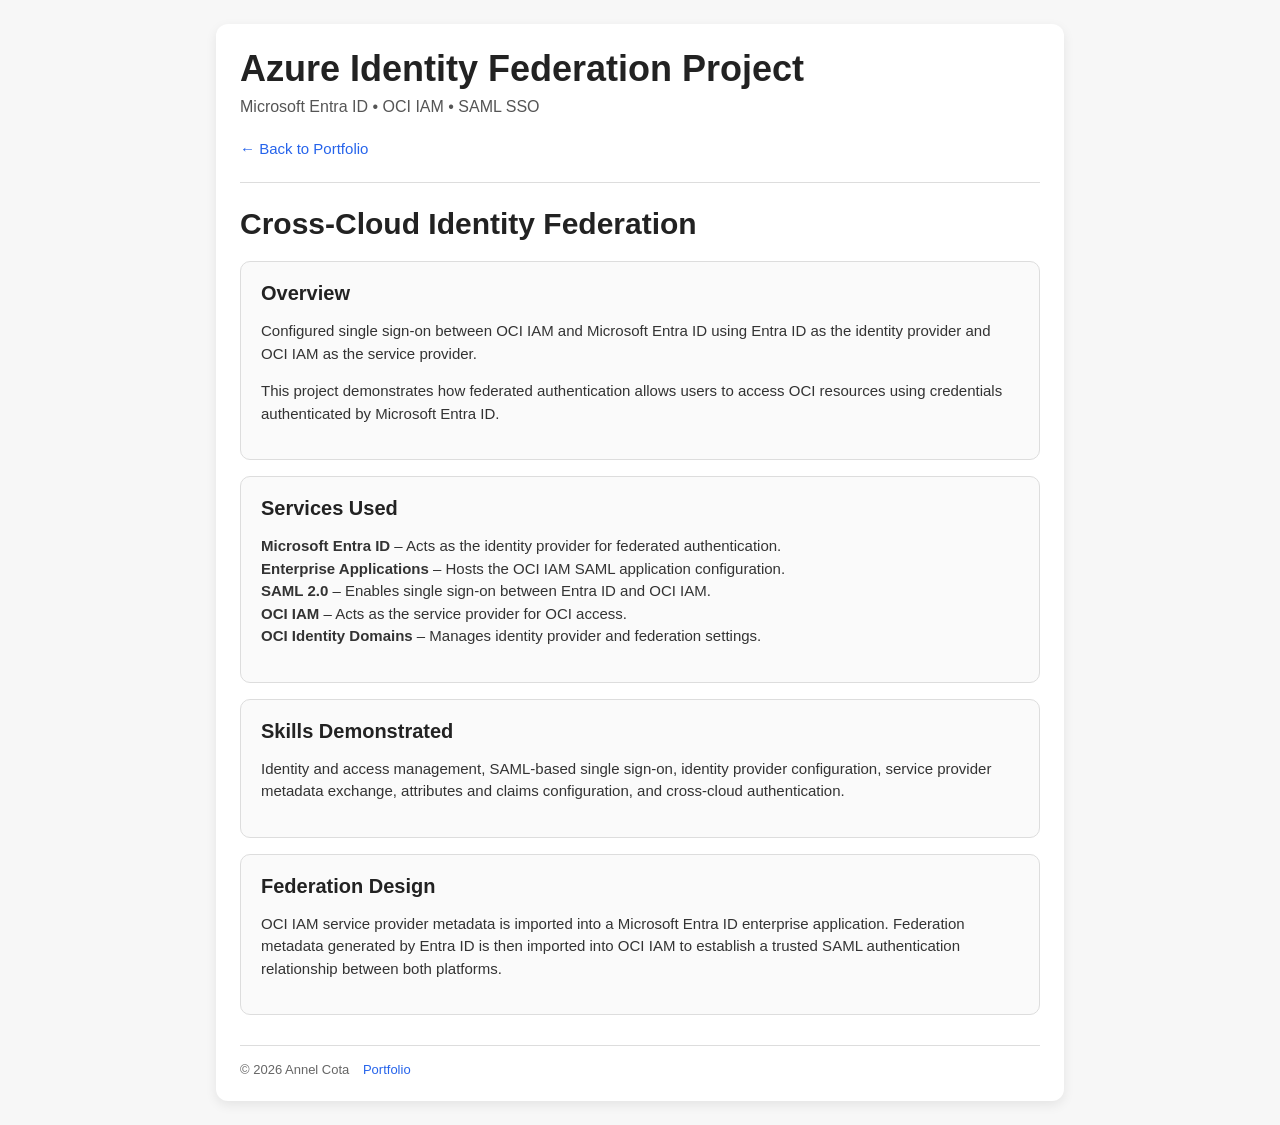
==== azure-index.html @ 5785cb32 "Create azure-index.html" ====
<!DOCTYPE html>
<html lang="en">
<head>
  <meta charset="UTF-8" />
  <meta name="viewport" content="width=device-width, initial-scale=1.0" />
  <title>Azure | Annel Cota</title>
<link rel="stylesheet" href="style.css" />

</head>

<body>
  <div class="container">
    <h1>Azure Identity Federation Project</h1>
    <p class="subtitle">Microsoft Entra ID • OCI IAM • SAML SSO </p>

    <div class="nav-links">
      <a href="https://annelcota.com">← Back to Portfolio</a>
      <!--<a href="https://github.com/acch1010" target="_blank">GitHub</a>-->
    </div>

    <hr />

    <h2>Cross-Cloud Identity Federation</h2>

    <div class="project-card">
      <h3>Overview</h3>
      <p>
        Configured single sign-on between OCI IAM and Microsoft Entra ID using Entra ID as the identity provider and OCI IAM as the service provider.
      </p>
      <p>
        This project demonstrates how federated authentication allows users to
        access OCI resources using credentials authenticated by Microsoft Entra ID.
      </p>
  
    </div>

    <div class="project-card">
      <h3>Services Used</h3>
      <p>
          <strong>Microsoft Entra ID</strong> – Acts as the identity provider for federated authentication.
          <br />
          <strong>Enterprise Applications</strong> – Hosts the OCI IAM SAML application configuration.
          <br />
          <strong>SAML 2.0</strong> – Enables single sign-on between Entra ID and OCI IAM.
          <br />
          <strong>OCI IAM</strong> – Acts as the service provider for OCI access.
          <br />
          <strong>OCI Identity Domains</strong> – Manages identity provider and federation settings.
          </p>
    </div>

    <div class="project-card">
      <h3>Skills Demonstrated</h3>
      <p>
        Identity and access management, SAML-based single sign-on,
        identity provider configuration, service provider metadata exchange,
        attributes and claims configuration,
        and cross-cloud authentication.
      </p>
    </div>
    
    <div class="project-card">
      <h3>Federation Design</h3>
      <p>
        OCI IAM service provider metadata is imported into a Microsoft Entra ID
        enterprise application. Federation metadata generated by Entra ID is
        then imported into OCI IAM to establish a trusted SAML authentication
        relationship between both platforms.
      </p>
    </div>

    <div class="footer">
      © 2026 Annel Cota
      <a href="https://annelcota.com">Portfolio</a>
      <!--<a href="link" target="_blank">GitHub</a>-->
    </div>
  </div>
</body>
</html>
---- style.css ----
body {
      font-family: Arial, sans-serif;
      background: #f7f7f7;
      color: #222;
      margin: 0;
      padding: 24px;
    }

    .container {
      max-width: 800px;
      margin: auto;
      background: white;
      padding: 24px;
      border-radius: 12px;
      box-shadow: 0 4px 12px rgba(0, 0, 0, 0.08);
    }

    h1 {
      font-size: 36px;
      margin: 0;
    }

    .subtitle {
      font-size: 16px;
      color: #555;
      margin-top: 8px;
      margin-bottom: 24px;
    }

    .nav-links {
      margin-bottom: 24px;
    }

    .nav-links a {
      color: #2563eb;
      text-decoration: none;
      font-size: 15px;
      margin-right: 20px;
    }

    .nav-links a:hover {
      text-decoration: underline;
    }

    hr {
      border: none;
      border-top: 1px solid #ddd;
      margin: 24px 0;
    }

    h2 {
      font-size: 30px;
      margin-top: 0;
      margin-bottom: 20px;
    }

    .project-card {
      border: 1px solid #ddd;
      border-radius: 10px;
      background: #fafafa;
      padding: 20px;
      margin-bottom: 16px;
    }

    .project-card h3 {
      margin-top: 0;
      margin-bottom: 12px;
      font-size: 20px;
    }

    .project-card p {
      font-size: 15px;
      line-height: 1.5;
      color: #333;
      margin-bottom: 14px;
    }

    .project-link {
      color: #2563eb;
      text-decoration: none;
      font-size: 15px;
      font-weight: bold;
    }

    .project-link:hover {
      text-decoration: underline;
    }

    .footer {
      margin-top: 30px;
      padding-top: 16px;
      border-top: 1px solid #ddd;
      color: #666;
      font-size: 13px;
    }

    .footer a {
      color: #2563eb;
      text-decoration: none;
      margin-left: 10px;
    }

    .footer a:hover {
      text-decoration: underline;
    }

    @media (max-width: 768px) {
      body {
        padding: 16px;
      }

      .container {
        padding: 20px;
      }

      h1 {
        font-size: 30px;
      }

      h2 {
        font-size: 24px;
      }

      .project-card h3 {
        font-size: 18px;
      }
    }
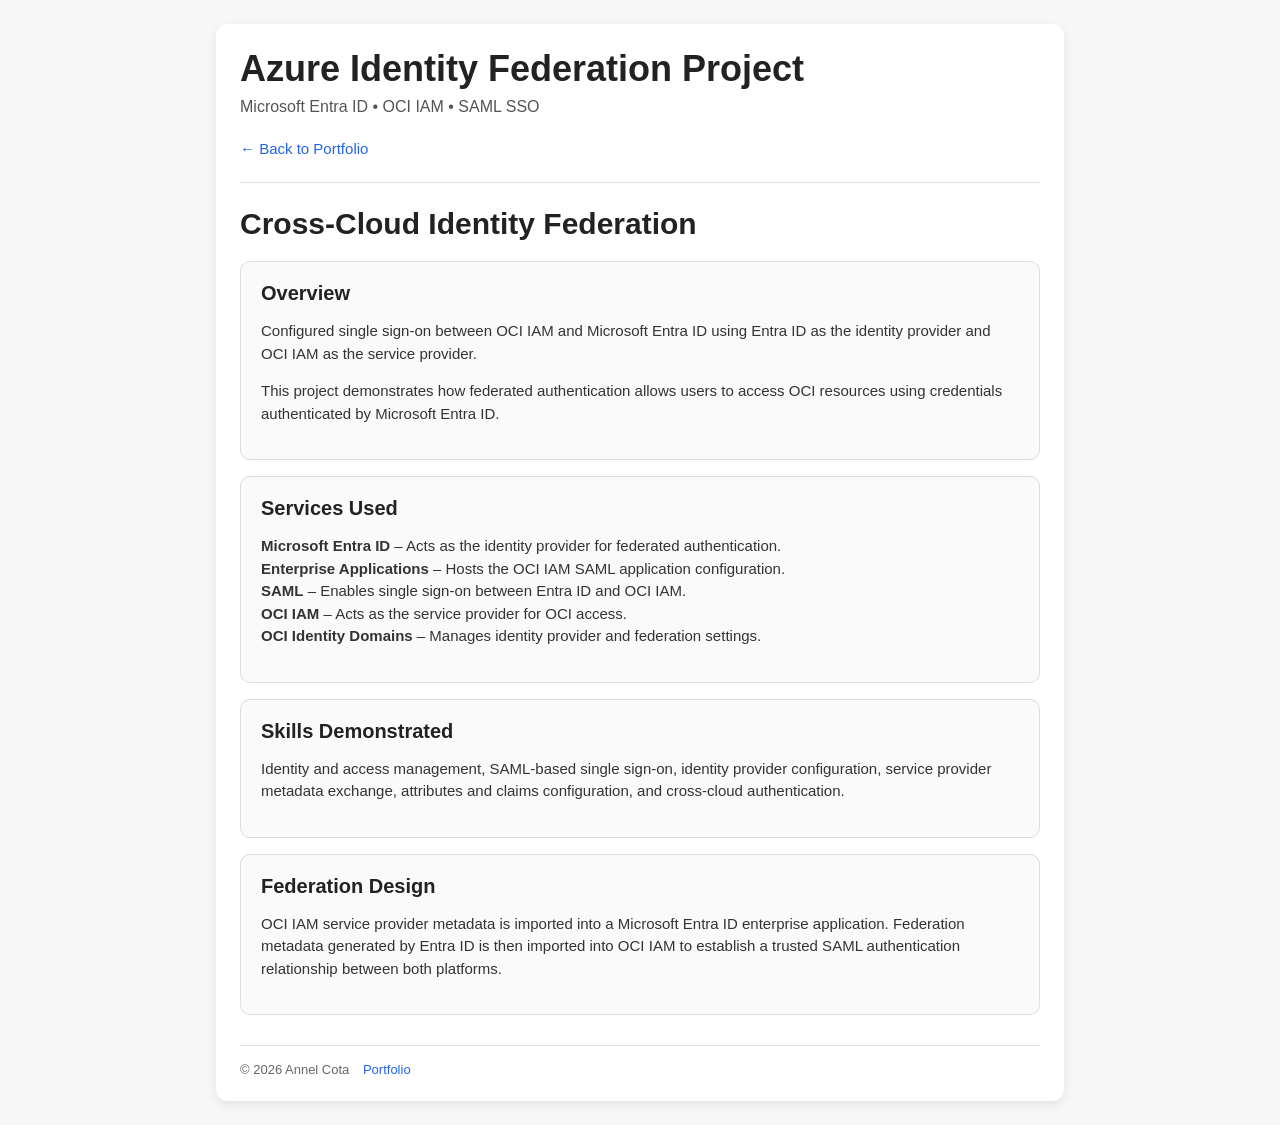
==== commit 766d2c71: "Update azure-index.html" ====
--- a/azure-index.html
+++ b/azure-index.html
@@ -41,7 +41,7 @@
           <br />
           <strong>Enterprise Applications</strong> – Hosts the OCI IAM SAML application configuration.
           <br />
-          <strong>SAML 2.0</strong> – Enables single sign-on between Entra ID and OCI IAM.
+          <strong>SAML</strong> – Enables single sign-on between Entra ID and OCI IAM.
           <br />
           <strong>OCI IAM</strong> – Acts as the service provider for OCI access.
           <br />
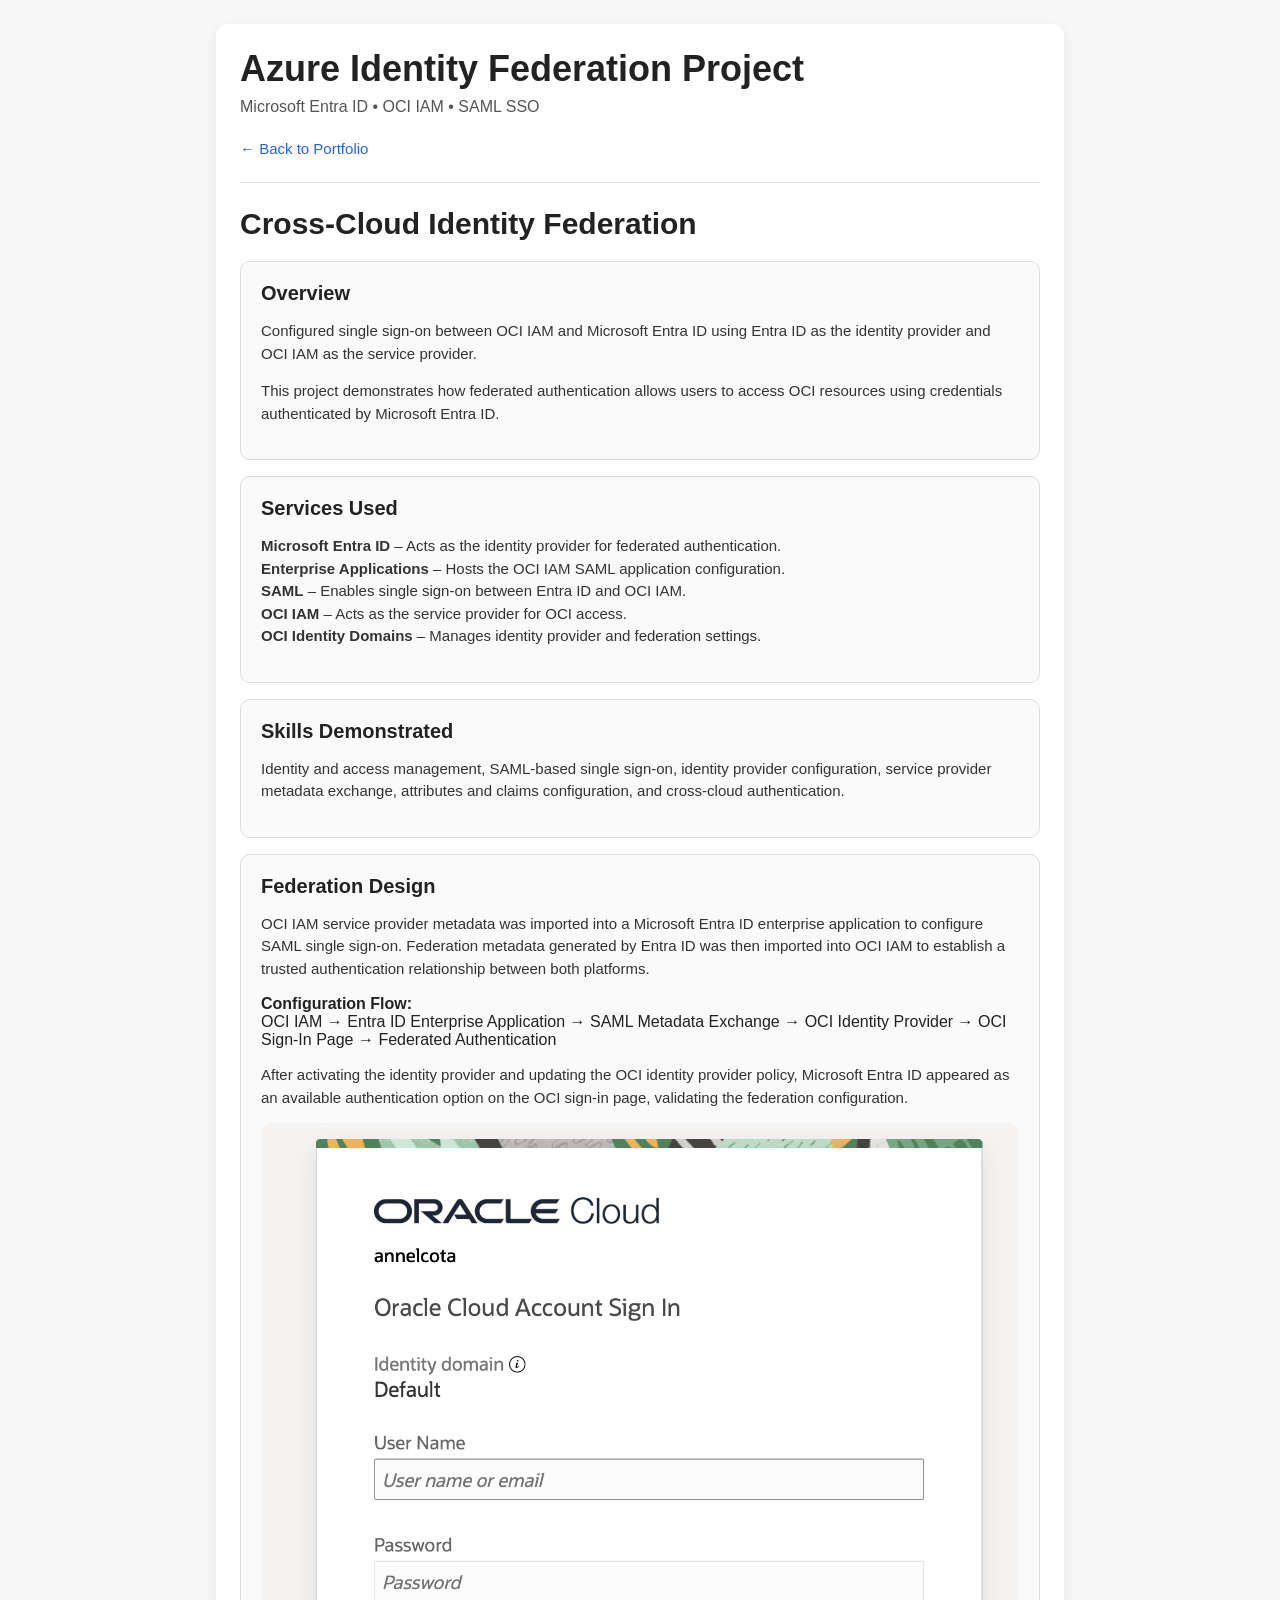
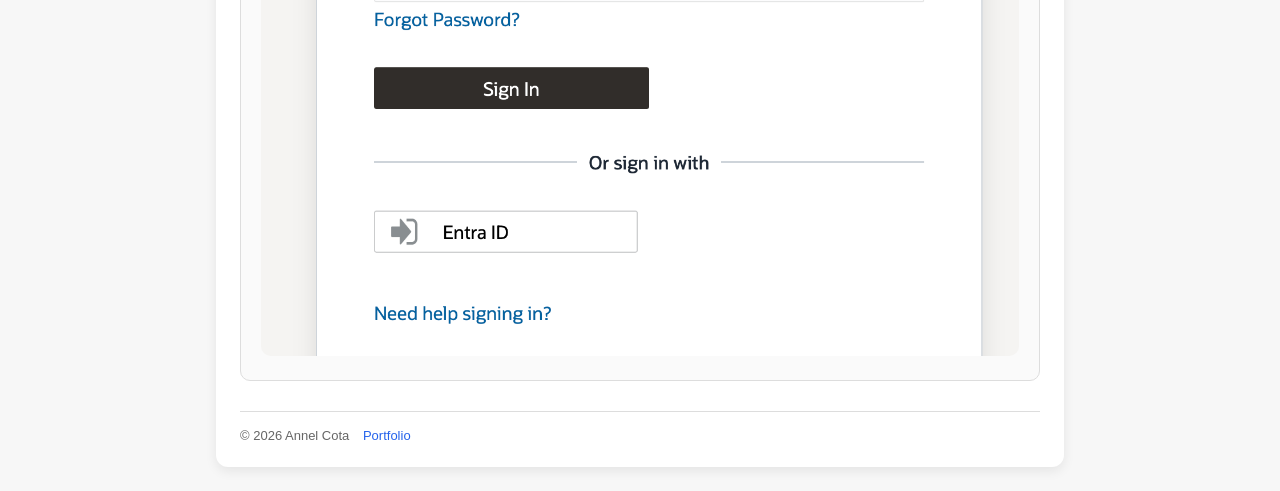
==== commit 94d2e5b3: "Update azure-index.html" ====
--- a/azure-index.html
+++ b/azure-index.html
@@ -59,15 +59,29 @@
       </p>
     </div>
     
+        
     <div class="project-card">
       <h3>Federation Design</h3>
       <p>
-        OCI IAM service provider metadata is imported into a Microsoft Entra ID
-        enterprise application. Federation metadata generated by Entra ID is
-        then imported into OCI IAM to establish a trusted SAML authentication
-        relationship between both platforms.
+        OCI IAM service provider metadata was imported into a Microsoft Entra ID enterprise application to 
+        configure SAML single sign-on. Federation metadata generated by Entra ID was then imported into OCI IAM 
+        to establish a trusted authentication relationship between both platforms.
       </p>
+      <p>
+      </p>
+      <strong>Configuration Flow:</strong><br>
+      OCI IAM → Entra ID Enterprise Application → SAML Metadata Exchange →
+      OCI Identity Provider → OCI Sign-In Page → Federated Authentication
+    </p>
+      <p>
+        After activating the identity provider and updating the OCI identity provider policy, Microsoft Entra ID
+        appeared as an available authentication option on the OCI sign-in page, validating the federation configuration.
+      </p>
+      <img src="EntraID.png"
+        alt="OCI sign-in page showing Microsoft Entra ID option"
+        style="max-width: 100%; border-radius: 10px;">
     </div>
+
 
     <div class="footer">
       © 2026 Annel Cota
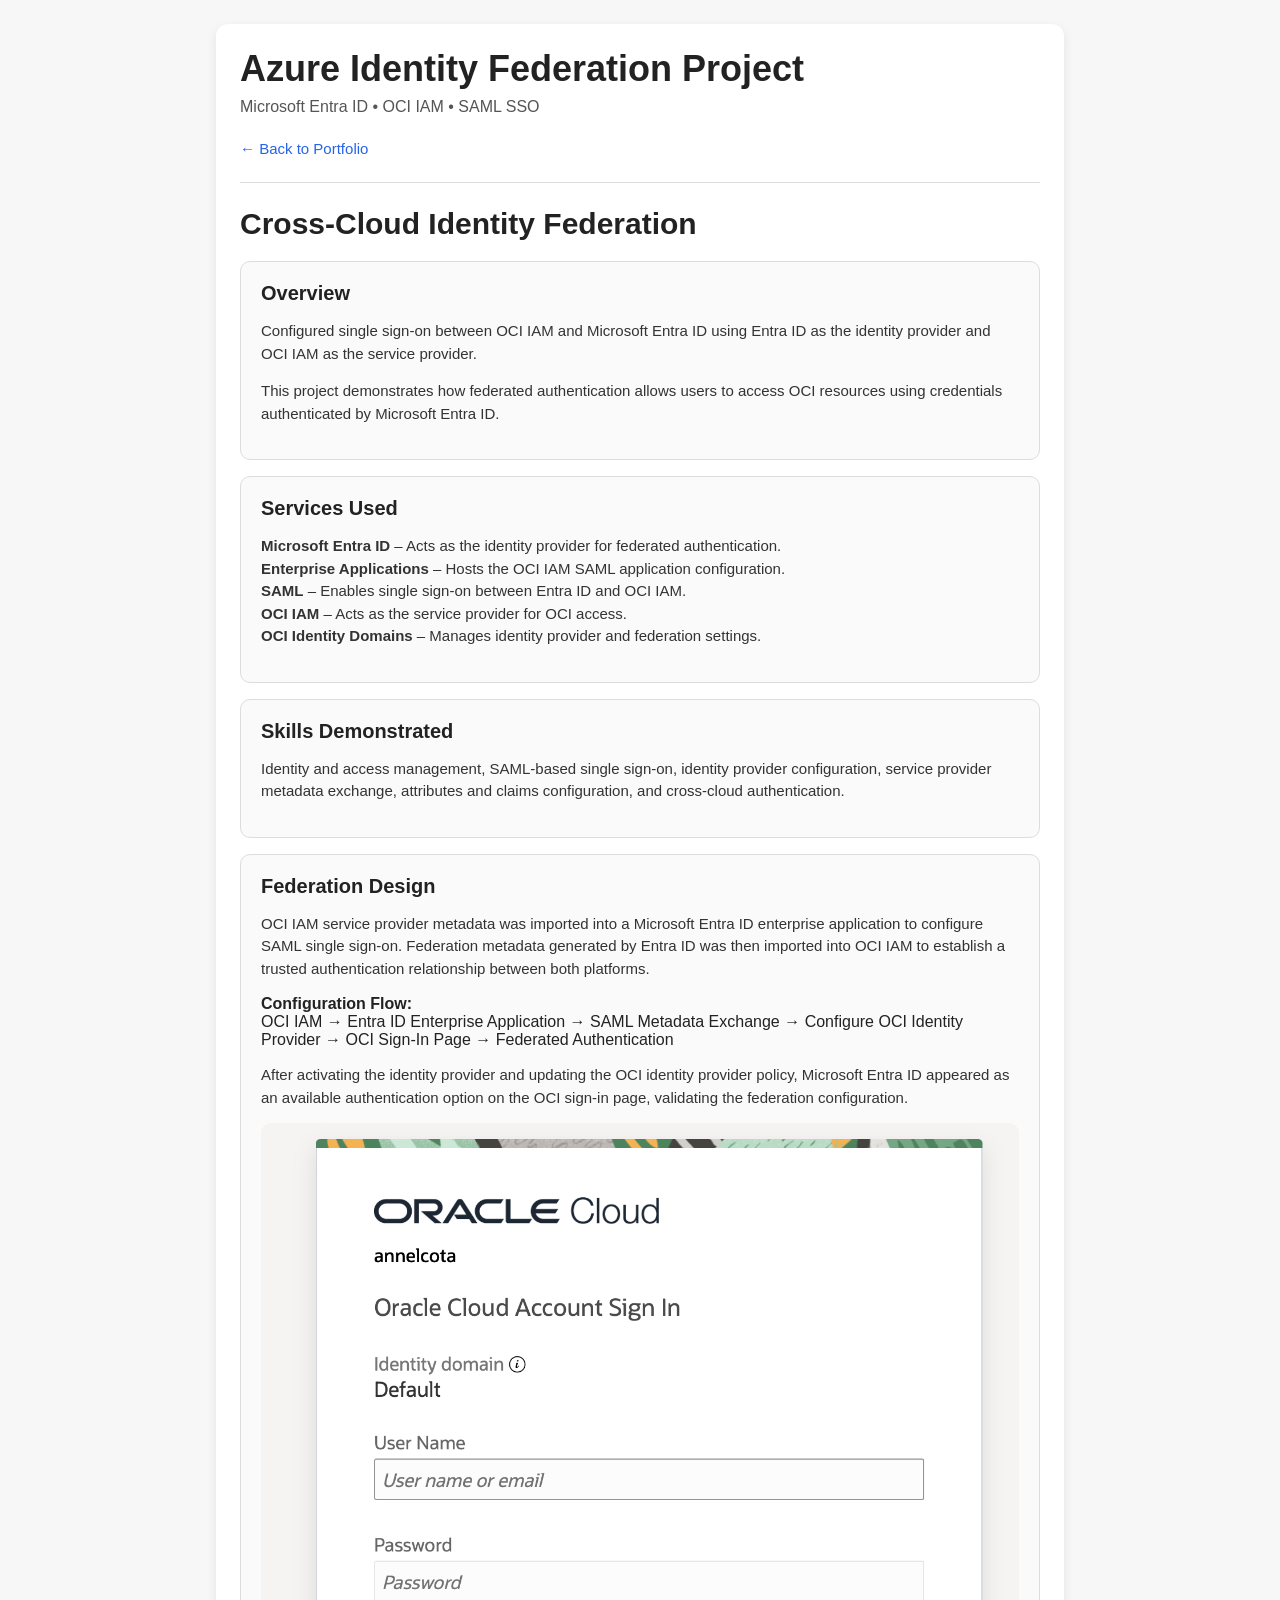
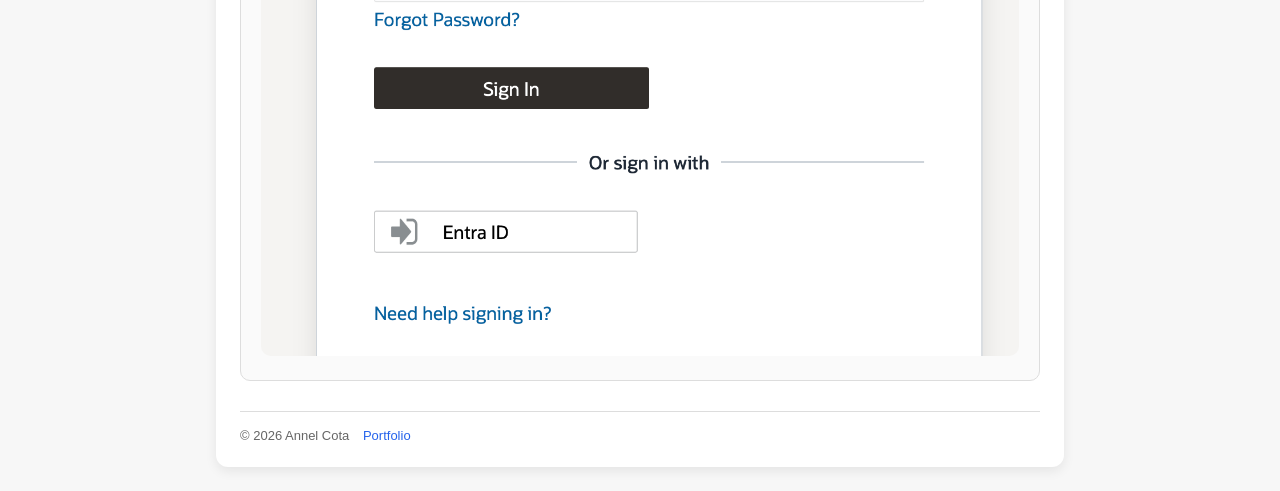
==== commit f32d2bb9: "Update azure-index.html" ====
--- a/azure-index.html
+++ b/azure-index.html
@@ -25,7 +25,8 @@
     <div class="project-card">
       <h3>Overview</h3>
       <p>
-        Configured single sign-on between OCI IAM and Microsoft Entra ID using Entra ID as the identity provider and OCI IAM as the service provider.
+        Configured single sign-on between OCI IAM and Microsoft Entra ID using Entra ID as the 
+        identity provider and OCI IAM as the service provider.
       </p>
       <p>
         This project demonstrates how federated authentication allows users to
@@ -71,7 +72,7 @@
       </p>
       <strong>Configuration Flow:</strong><br>
       OCI IAM → Entra ID Enterprise Application → SAML Metadata Exchange →
-      OCI Identity Provider → OCI Sign-In Page → Federated Authentication
+      Configure OCI Identity Provider → OCI Sign-In Page → Federated Authentication
     </p>
       <p>
         After activating the identity provider and updating the OCI identity provider policy, Microsoft Entra ID
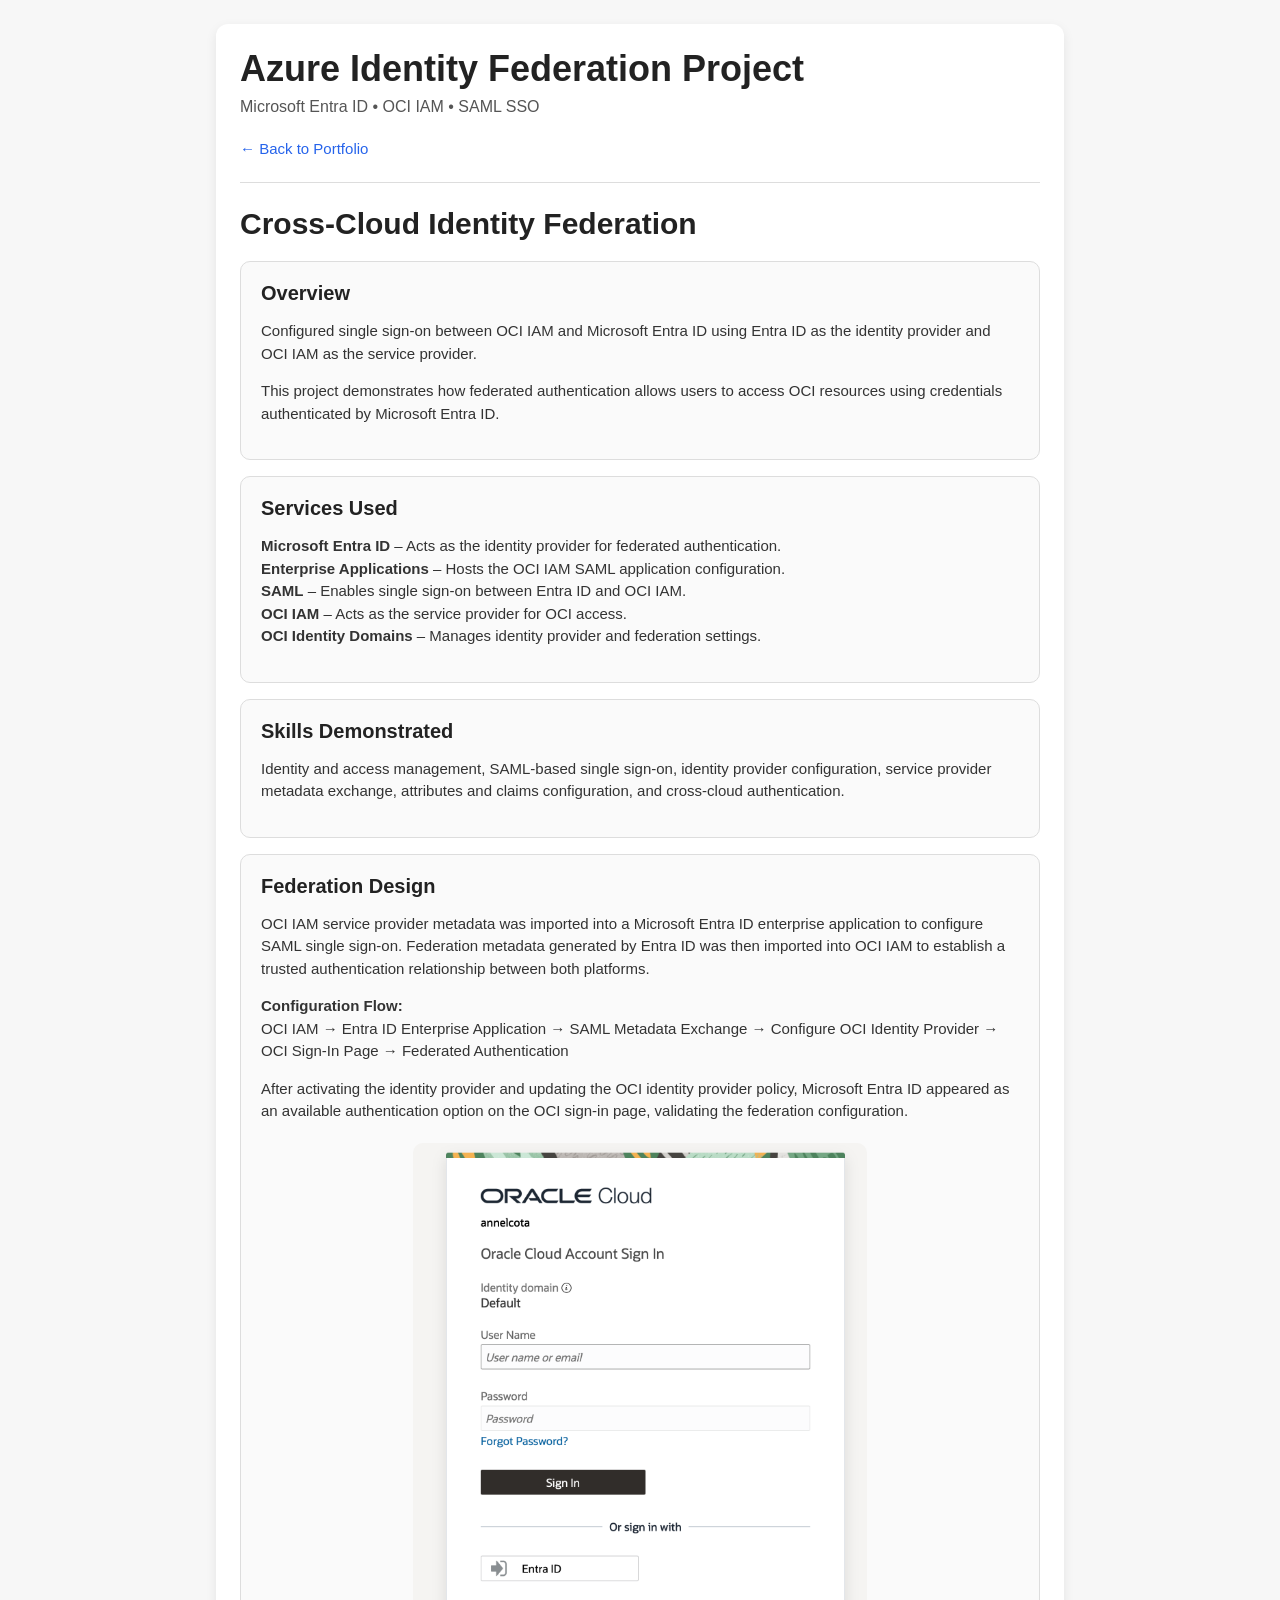
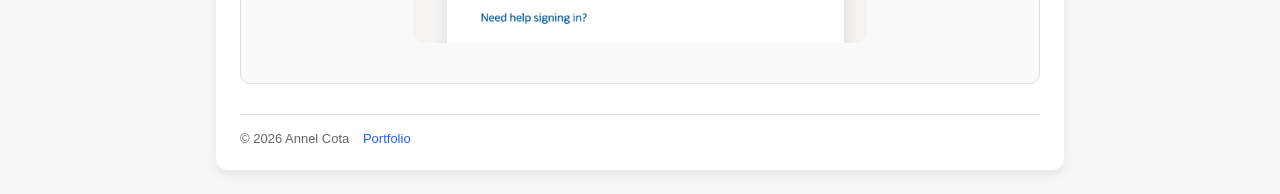
==== commit 69e4658a: "Update azure-index.html" ====
--- a/azure-index.html
+++ b/azure-index.html
@@ -69,18 +69,15 @@
         to establish a trusted authentication relationship between both platforms.
       </p>
       <p>
+        <strong>Configuration Flow:</strong><br>
+        OCI IAM → Entra ID Enterprise Application → SAML Metadata Exchange → 
+        Configure OCI Identity Provider → OCI Sign-In Page → Federated Authentication
       </p>
-      <strong>Configuration Flow:</strong><br>
-      OCI IAM → Entra ID Enterprise Application → SAML Metadata Exchange →
-      Configure OCI Identity Provider → OCI Sign-In Page → Federated Authentication
-    </p>
       <p>
         After activating the identity provider and updating the OCI identity provider policy, Microsoft Entra ID
         appeared as an available authentication option on the OCI sign-in page, validating the federation configuration.
       </p>
-      <img src="EntraID.png"
-        alt="OCI sign-in page showing Microsoft Entra ID option"
-        style="max-width: 100%; border-radius: 10px;">
+      <img src="EntraID.png" style="max-width: 60%; border-radius: 10px; display: block; margin: 20px auto;">
     </div>
 
 
